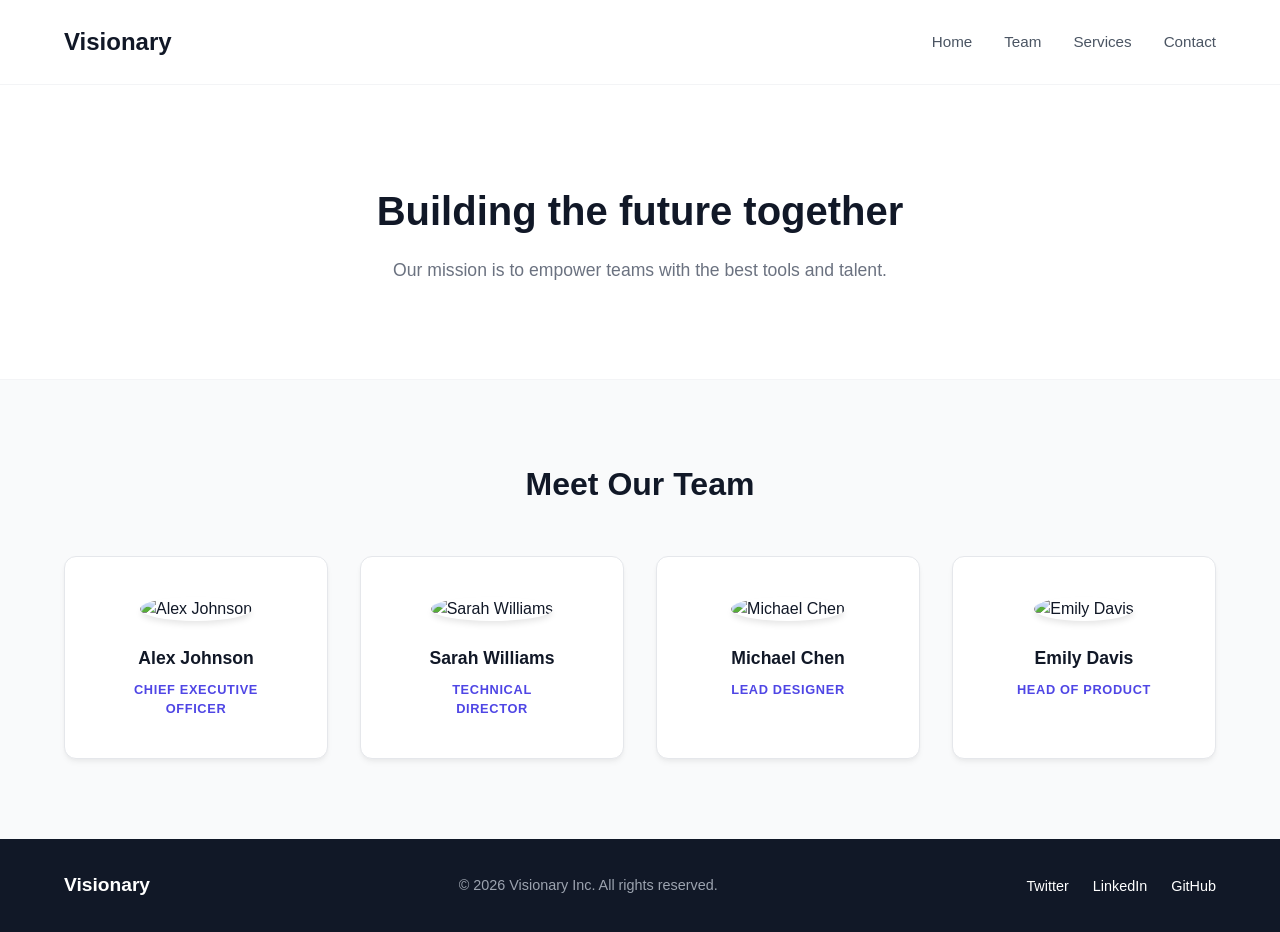
==== Week-1-Assessment-HTML-CSS/index.html @ c81062b3 "Week 1 Assessment" ====
<!DOCTYPE html>
<html lang="en">
<head>
    <meta charset="UTF-8">
    <meta name="viewport" content="width=device-width, initial-scale=1.0">
    <title>Visionary - Building the future together</title>
    <link rel="stylesheet" href="./style.css">
</head>
<body>

    <header>
        <div class="logo">Visionary</div>
        <nav>
            <ul>
                <li><a href="#home">Home</a></li>
                <li><a href="#team">Team</a></li>
                <li><a href="#services">Services</a></li>
                <li><a href="#contact">Contact</a></li>
            </ul>
        </nav>
    </header>

    <section class="hero" id="home">
        <h1>Building the future together</h1>
        <p>Our mission is to empower teams with the best tools and talent.</p>
    </section>

    <section class="team-section" id="team">
        <h2>Meet Our Team</h2>
        
        <div class="team-grid">
            <div class="team-card">
                <img src="https://i.pravatar.cc/250?img=11" alt="Alex Johnson">
                <h3>Alex Johnson</h3>
                <p>Chief Executive<br>Officer</p>
            </div>

            <div class="team-card">
                <img src="https://i.pravatar.cc/250?img=5" alt="Sarah Williams">
                <h3>Sarah Williams</h3>
                <p>Technical<br>Director</p>
            </div>

            <div class="team-card">
                <img src="https://i.pravatar.cc/250?img=12" alt="Michael Chen">
                <h3>Michael Chen</h3>
                <p>Lead Designer</p>
            </div>

            <div class="team-card">
                <img src="https://i.pravatar.cc/250?img=33" alt="Emily Davis">
                <h3>Emily Davis</h3>
                <p>Head of Product</p>
            </div>
        </div>
    </section>

    <footer>
        <div class="footer-logo">Visionary</div>
        <div class="footer-copy">&copy; 2026 Visionary Inc. All rights reserved.</div>
        <ul class="footer-links">
            <li><a href="#">Twitter</a></li>
            <li><a href="#">LinkedIn</a></li>
            <li><a href="#">GitHub</a></li>
        </ul>
    </footer>

</body>
</html>
---- Week-1-Assessment-HTML-CSS/style.css ----
/* Base Reset and Typography */
        * {
            margin: 0;
            padding: 0;
            box-sizing: border-box;
        }

        body {
            font-family: -apple-system, BlinkMacSystemFont, "Segoe UI", Roboto, Helvetica, Arial, sans-serif;
            color: #111827;
            line-height: 1.5;
            background-color: #ffffff;
        }

        a {
            text-decoration: none;
            color: inherit;
        }

        /* Navigation Bar */
        header {
            display: flex;
            justify-content: space-between;
            align-items: center;
            padding: 1.5rem 5%;
            border-bottom: 1px solid #f3f4f6;
        }

        .logo {
            font-size: 1.5rem;
            font-weight: 800;
            color: #111827;
        }

        nav ul {
            list-style: none;
            display: flex;
            gap: 2rem;
        }

        nav a {
            font-size: 0.95rem;
            color: #4b5563;
            font-weight: 500;
            transition: color 0.2s ease;
        }

        nav a:hover {
            color: #111827;
        }

        /* Hero Section */
        .hero {
            text-align: center;
            padding: 6rem 1rem;
            border-bottom: 1px solid #f3f4f6;
            background-color: #ffffff;
        }

        .hero h1 {
            font-size: 2.5rem;
            font-weight: 800;
            margin-bottom: 1rem;
            color: #111827;
        }

        .hero p {
            font-size: 1.1rem;
            color: #6b7280;
            max-width: 600px;
            margin: 0 auto;
        }

        /* Team Section */
        .team-section {
            padding: 5rem 5%;
            background-color: #f9fafb;
            text-align: center;
        }

        .team-section h2 {
            font-size: 2rem;
            font-weight: 800;
            margin-bottom: 3rem;
        }

        .team-grid {
            display: grid;
            grid-template-columns: repeat(auto-fit, minmax(220px, 1fr));
            gap: 2rem;
            max-width: 1200px;
            margin: 0 auto;
        }

        .team-card {
            background-color: #ffffff;
            border: 1px solid #e5e7eb;
            border-radius: 12px;
            padding: 2.5rem 1.5rem;
            box-shadow: 0 4px 6px -1px rgba(0, 0, 0, 0.05), 0 2px 4px -1px rgba(0, 0, 0, 0.03);
            transition: transform 0.2s ease;
        }

        .team-card:hover {
            transform: translateY(-5px);
        }

        .team-card img {
            width: 120px;
            height: 120px;
            border-radius: 50%;
            object-fit: cover;
            margin-bottom: 1.5rem;
            box-shadow: 0 4px 6px -1px rgba(0, 0, 0, 0.1);
        }

        .team-card h3 {
            font-size: 1.1rem;
            font-weight: 700;
            margin-bottom: 0.5rem;
        }

        .team-card p {
            font-size: 0.8rem;
            font-weight: 600;
            color: #4f46e5; /* Distinct blue color for roles */
            text-transform: uppercase;
            letter-spacing: 0.05em;
        }

        /* Footer */
        footer {
            background-color: #111827; /* Dark background */
            color: #ffffff;
            display: flex;
            justify-content: space-between;
            align-items: center;
            padding: 2rem 5%;
            flex-wrap: wrap;
            gap: 1rem;
        }

        .footer-logo {
            font-size: 1.2rem;
            font-weight: 800;
        }

        .footer-copy {
            font-size: 0.9rem;
            color: #9ca3af;
        }

        .footer-links {
            display: flex;
            gap: 1.5rem;
            list-style: none;
        }

        .footer-links a {
            font-size: 0.9rem;
            font-weight: 500;
            transition: color 0.2s ease;
        }

        .footer-links a:hover {
            color: #9ca3af;
        }

        /* Responsive Design */
        @media (max-width: 768px) {
            header {
                flex-direction: column;
                gap: 1rem;
            }
            
            nav ul {
                flex-wrap: wrap;
                justify-content: center;
            }

            footer {
                flex-direction: column;
                text-align: center;
            }
        }
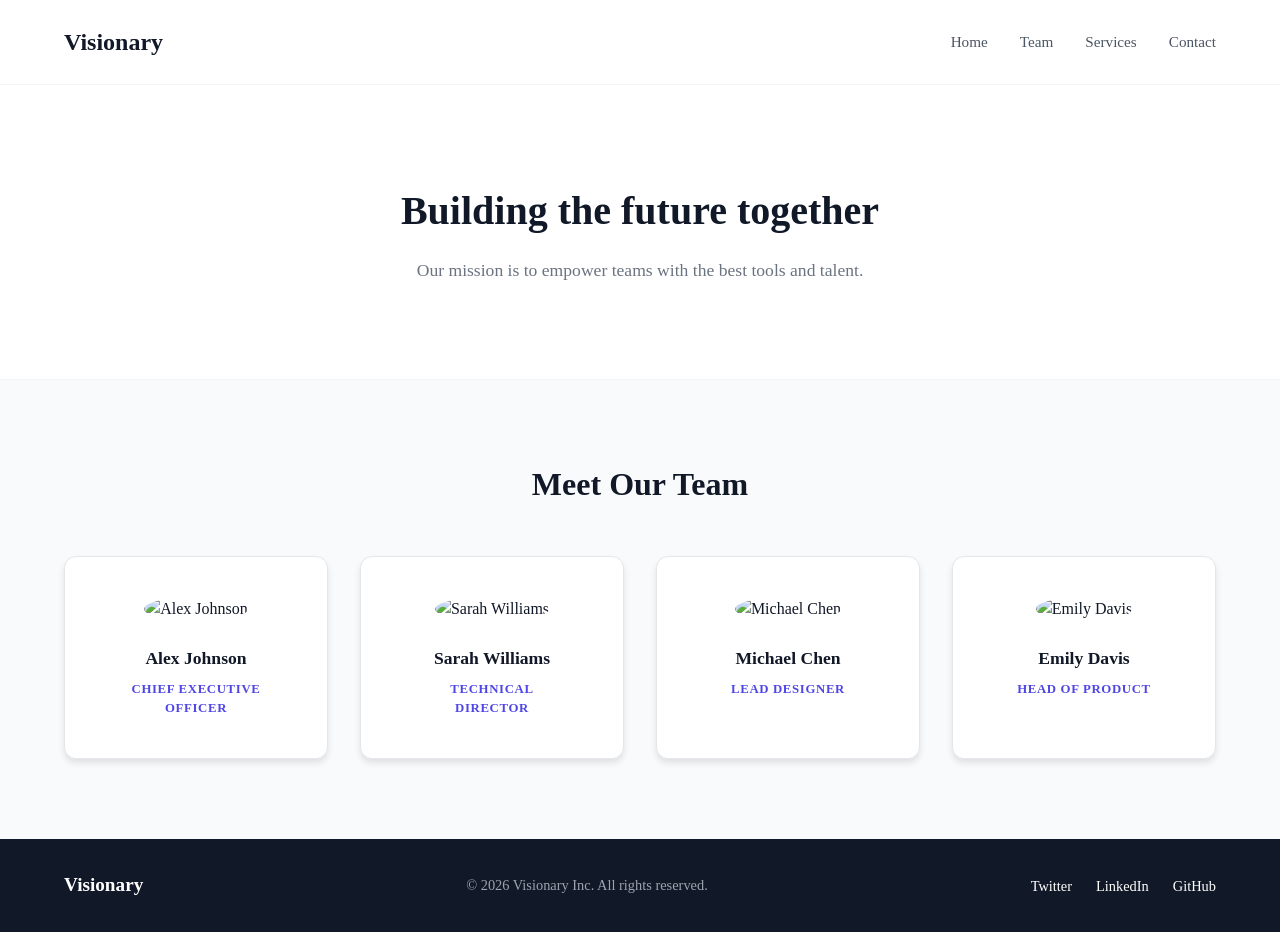
==== commit 42cb4f67: "Updated Repo" ====
--- a/Week-1-Assessment-HTML-CSS/index.html
+++ b/Week-1-Assessment-HTML-CSS/index.html
@@ -30,25 +30,25 @@
         
         <div class="team-grid">
             <div class="team-card">
-                <img src="https://i.pravatar.cc/250?img=11" alt="Alex Johnson">
+                <img src="https://i.pravatar.cc/250?img=9" alt="Alex Johnson">
                 <h3>Alex Johnson</h3>
                 <p>Chief Executive<br>Officer</p>
             </div>
 
             <div class="team-card">
-                <img src="https://i.pravatar.cc/250?img=5" alt="Sarah Williams">
+                <img src="https://i.pravatar.cc/250?img=31" alt="Sarah Williams">
                 <h3>Sarah Williams</h3>
                 <p>Technical<br>Director</p>
             </div>
 
             <div class="team-card">
-                <img src="https://i.pravatar.cc/250?img=12" alt="Michael Chen">
+                <img src="https://i.pravatar.cc/250?img=69" alt="Michael Chen">
                 <h3>Michael Chen</h3>
                 <p>Lead Designer</p>
             </div>
 
             <div class="team-card">
-                <img src="https://i.pravatar.cc/250?img=33" alt="Emily Davis">
+                <img src="https://i.pravatar.cc/250?img=10" alt="Emily Davis">
                 <h3>Emily Davis</h3>
                 <p>Head of Product</p>
             </div>
--- a/Week-1-Assessment-HTML-CSS/style.css
+++ b/Week-1-Assessment-HTML-CSS/style.css
@@ -6,7 +6,7 @@
         }
 
         body {
-            font-family: -apple-system, BlinkMacSystemFont, "Segoe UI", Roboto, Helvetica, Arial, sans-serif;
+            font-family: -apple-system sans-serif;
             color: #111827;
             line-height: 1.5;
             background-color: #ffffff;
@@ -17,7 +17,6 @@
             color: inherit;
         }
 
-        /* Navigation Bar */
         header {
             display: flex;
             justify-content: space-between;
@@ -49,7 +48,6 @@
             color: #111827;
         }
 
-        /* Hero Section */
         .hero {
             text-align: center;
             padding: 6rem 1rem;
@@ -71,7 +69,6 @@
             margin: 0 auto;
         }
 
-        /* Team Section */
         .team-section {
             padding: 5rem 5%;
             background-color: #f9fafb;
@@ -97,12 +94,12 @@
             border: 1px solid #e5e7eb;
             border-radius: 12px;
             padding: 2.5rem 1.5rem;
-            box-shadow: 0 4px 6px -1px rgba(0, 0, 0, 0.05), 0 2px 4px -1px rgba(0, 0, 0, 0.03);
+            box-shadow: 0 4px 6px rgba(0, 0, 0, 0.1);
             transition: transform 0.2s ease;
         }
 
         .team-card:hover {
-            transform: translateY(-5px);
+            transform: translateY(-10px);
         }
 
         .team-card img {
@@ -111,7 +108,6 @@
             border-radius: 50%;
             object-fit: cover;
             margin-bottom: 1.5rem;
-            box-shadow: 0 4px 6px -1px rgba(0, 0, 0, 0.1);
         }
 
         .team-card h3 {
@@ -123,14 +119,13 @@
         .team-card p {
             font-size: 0.8rem;
             font-weight: 600;
-            color: #4f46e5; /* Distinct blue color for roles */
+            color: #4f46e5;
             text-transform: uppercase;
             letter-spacing: 0.05em;
         }
 
-        /* Footer */
         footer {
-            background-color: #111827; /* Dark background */
+            background-color: #111827;
             color: #ffffff;
             display: flex;
             justify-content: space-between;
@@ -166,13 +161,13 @@
             color: #9ca3af;
         }
 
-        /* Responsive Design */
-        @media (max-width: 768px) {
+        
+        @media (max-width: 760px) {
             header {
                 flex-direction: column;
                 gap: 1rem;
             }
-            
+
             nav ul {
                 flex-wrap: wrap;
                 justify-content: center;
@@ -182,4 +177,4 @@
                 flex-direction: column;
                 text-align: center;
             }
-        }
+        }
